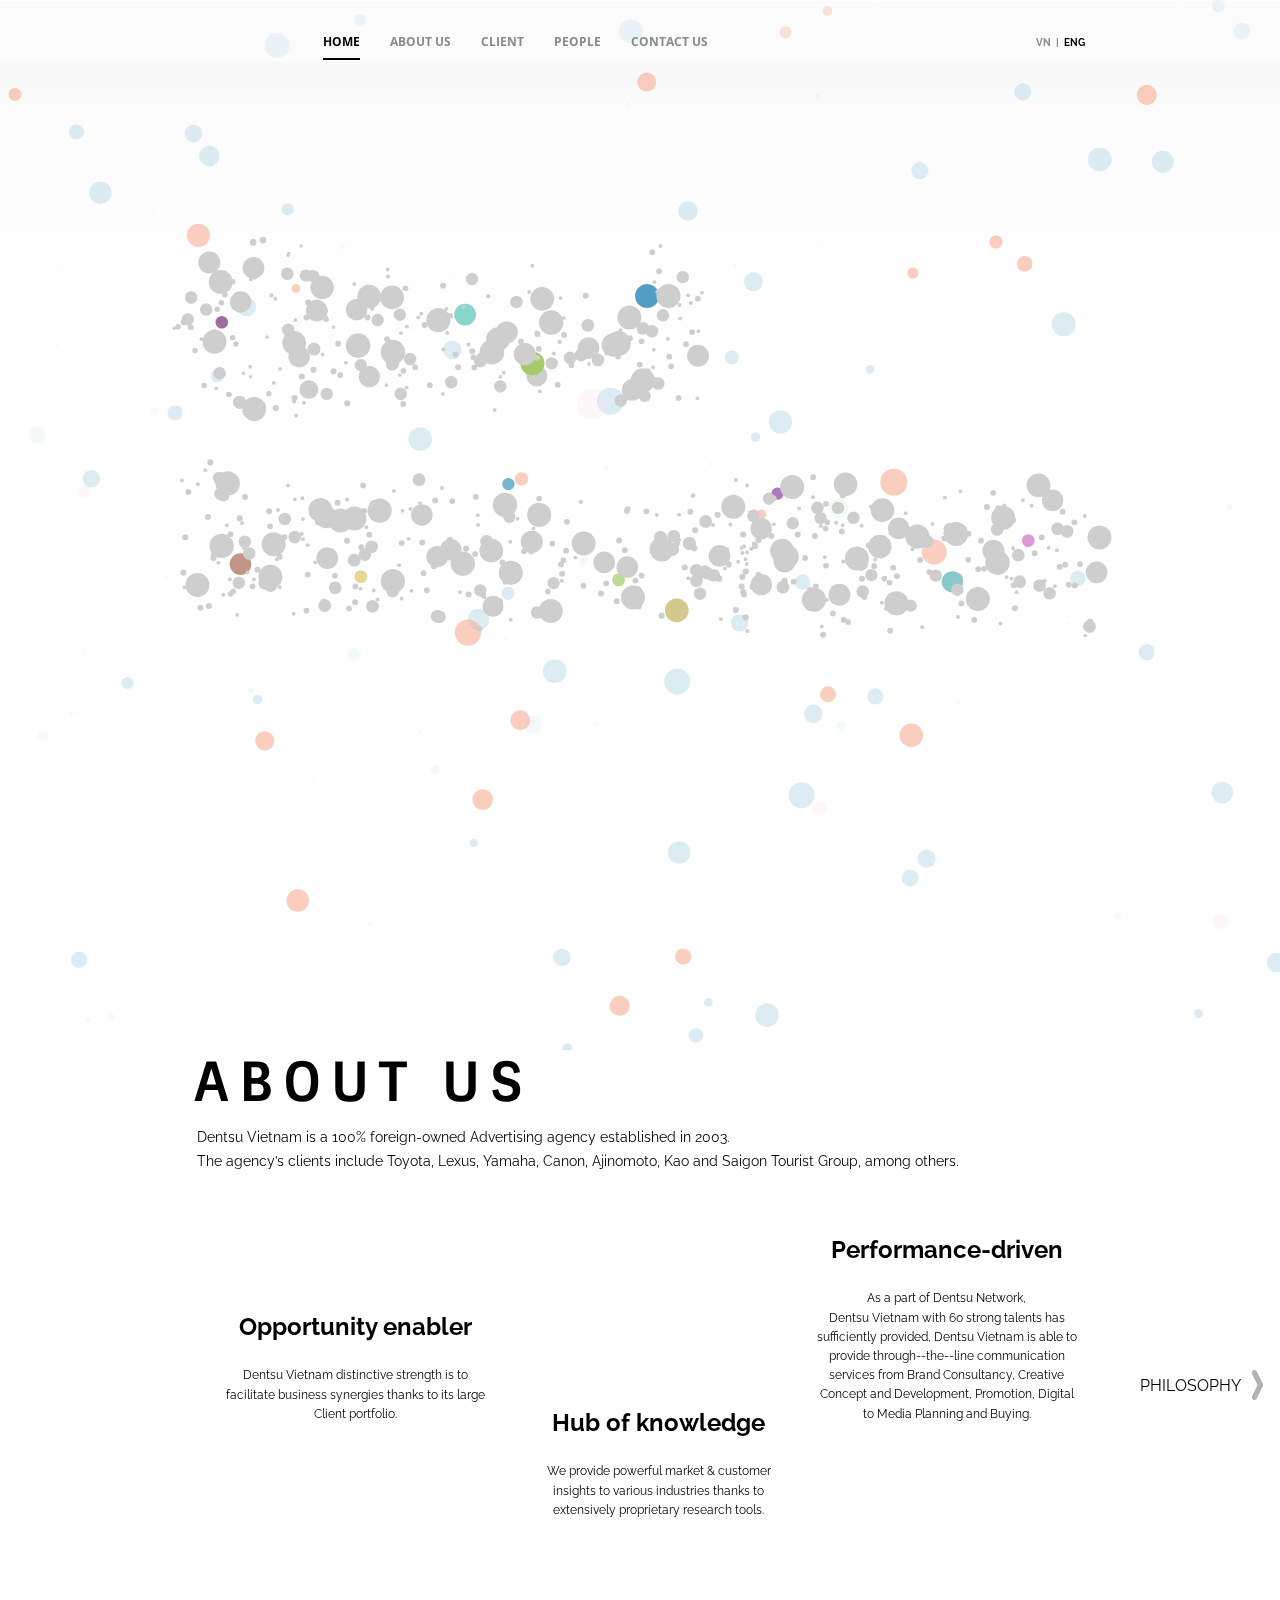
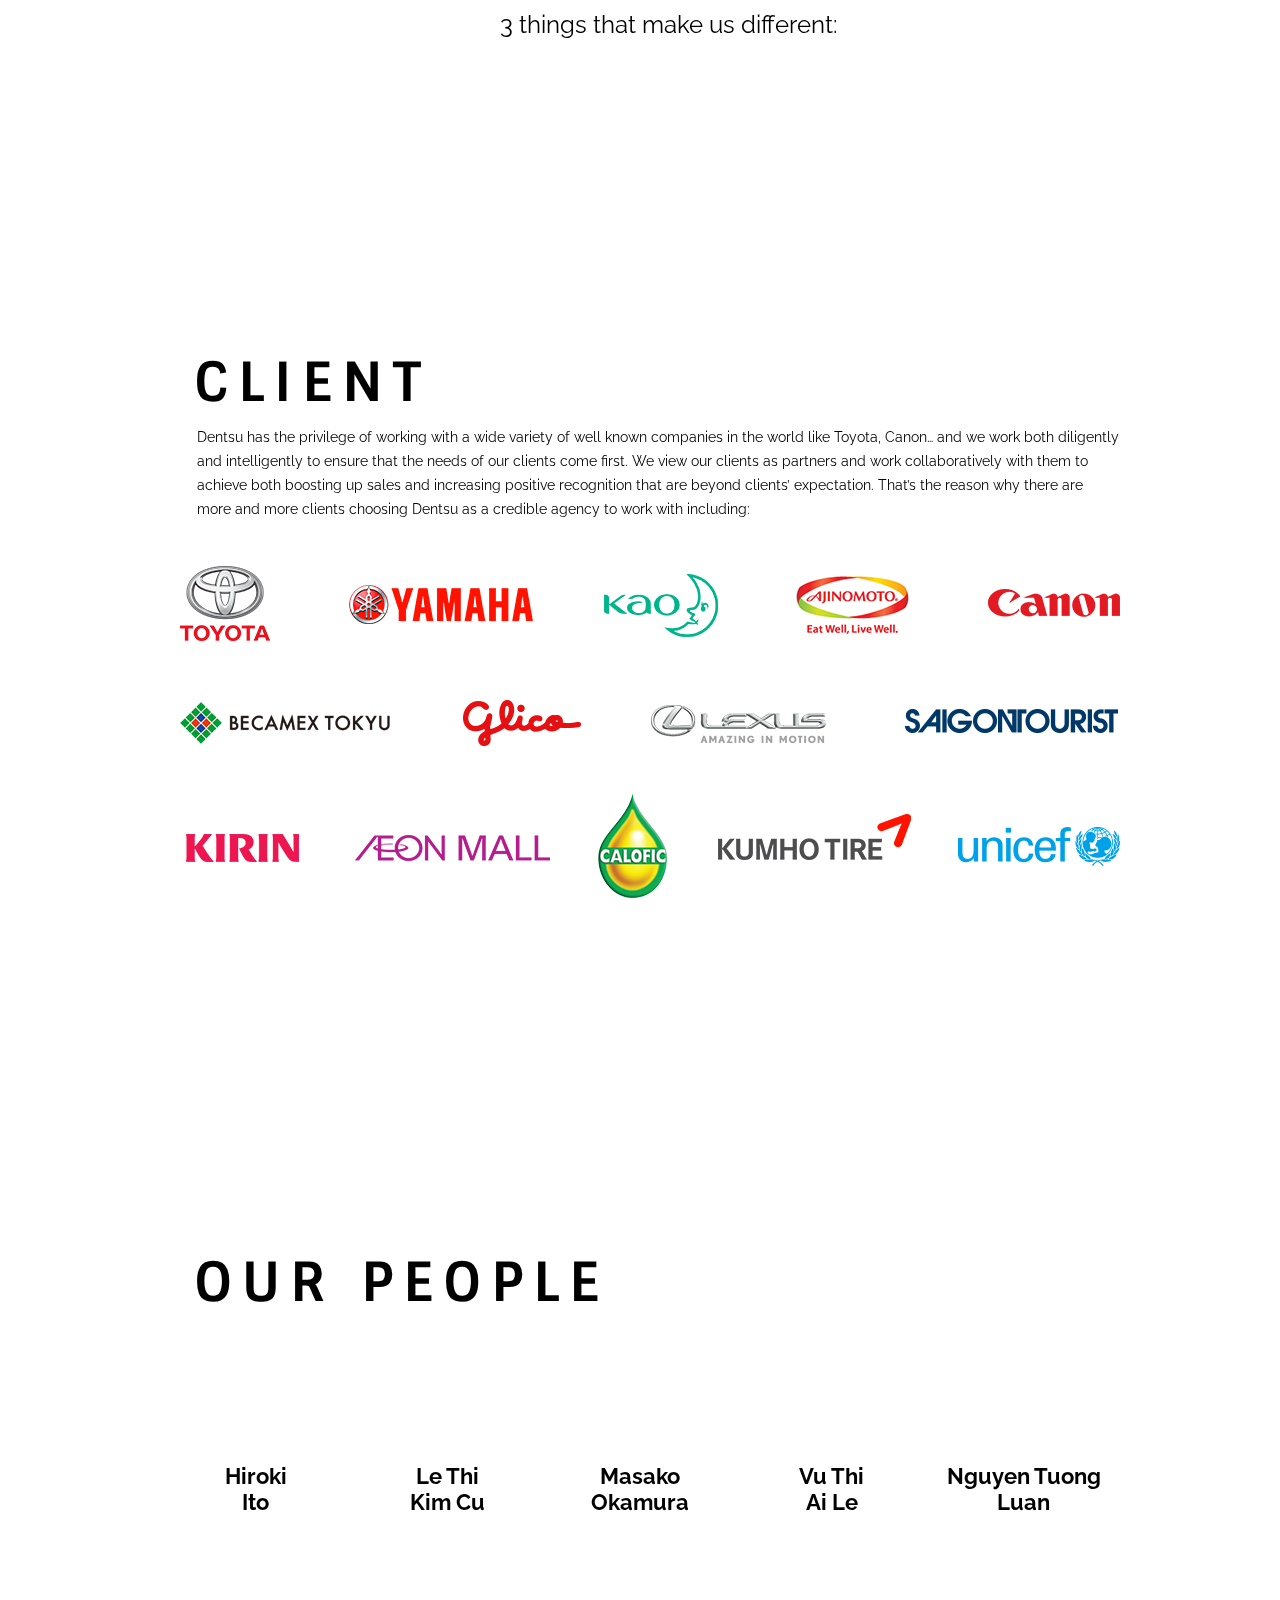
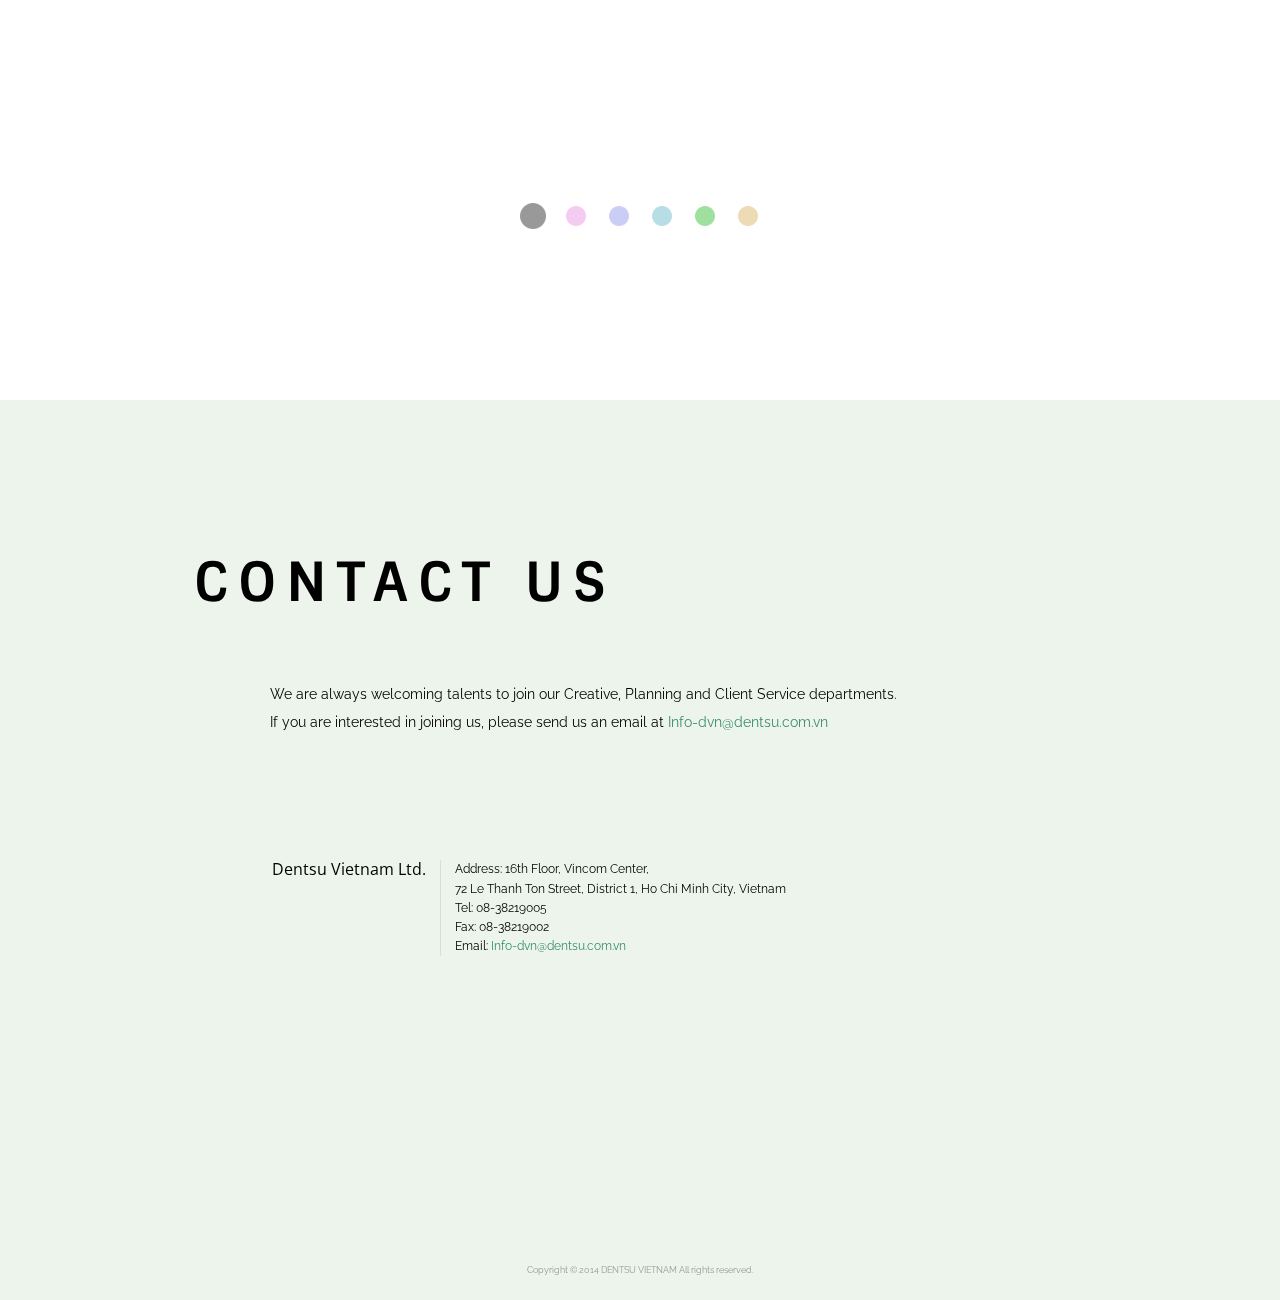
==== index.html @ d42a4391 "initial commit" ====
<!DOCTYPE html>
<html lang="en">
<head><meta http-equiv="Content-Type" content="text/html; charset=utf-8">
	<title>Dentsu Vietnam</title>
	<link href="http://fonts.googleapis.com/css?family=Open+Sans:400,700&amp;subset=latin,vietnamese" rel="stylesheet" type="text/css" />
	<link href="http://fonts.googleapis.com/css?family=Sintony:700" rel="stylesheet" type="text/css" />
	<link href="http://fonts.googleapis.com/css?family=Raleway" rel="stylesheet" type="text/css" />
	<link href="assets/img/favicon.ico" rel="icon" type="image/x-icon" />
	<link href="assets/css/base.css" media="all" rel="stylesheet" />
	<link href="assets/css/index.css" media="all" rel="stylesheet" />
<script src="assets/js/jquery.js"></script>
<script src="assets/js/plugin.js"></script>
<script src="assets/js/ob.js"></script>
<script src="assets/js/index.js"></script>
</head>
<body>
<div class="fixed" id="header">
<div class="inner">
<h1></h1>

<ul>
	<li><a href="#top">HOME</a></li>
	<li><a href="#aboutus">ABOUT US</a></li>
	<li><a href="#work">CLIENT</a></li>
	<li><a href="#people">PEOPLE</a></li>
	<li><a href="#contact">CONTACT US</a></li>
</ul>

<div class="lang"><a href="./vn/">VN</a>|<a class="active" href="">ENG</a></div>
</div>
</div>

<div class="section" id="top">
<div class="inner"><noscript>
				<h2><img src="assets/img/graphics/img_main.png" height="360" width="910" alt="Good Innovation" /></h2>
			</noscript></div>
</div>

<div class="section" id="aboutus">
<div class="inner slide01">
<div class="title">
<h2>ABOUT US</h2>

<div>Dentsu Vietnam is a 100% foreign-owned Advertising agency established in 2003.<br />
The agency&rsquo;s clients include Toyota, Lexus, Yamaha, Canon, Ajinomoto, Kao and Saigon Tourist Group, among others.</div>
</div>

<div class="list-phi">
<div class="circle icircle-01"><noscript>
						<span class="circle-bg"><img src="assets/img/graphics/philosophy_bg_dummy1.png" alt="philosophy_bg_dummy1" width="302" height="302"></span>
					</noscript>
<div class="circle-text"><b>Opportunity enabler</b><br />
Dentsu Vietnam distinctive strength is to facilitate business synergies thanks to its large Client portfolio.</div>
</div>

<div class="circle icircle-02"><noscript>
						<span class="circle-bg"><img src="assets/img/graphics/philosophy_bg_dummy2.png" alt="philosophy_bg_dummy2" width="302" height="302"></span>
					</noscript>
<div class="circle-text"><b>Hub of knowledge</b><br />
We provide powerful market &amp; customer insights to various industries thanks to extensively proprietary research tools.</div>
</div>

<div class="circle icircle-03"><noscript>
						<span class="circle-bg"><img src="assets/img/graphics/philosophy_bg_dummy3.png" alt="philosophy_bg_dummy3" width="302" height="302"></span>
					</noscript>
<div class="circle-text"><b>Performance-driven</b><br />
As a part of Dentsu Network,<br />
Dentsu Vietnam with 60 strong talents has sufficiently provided, Dentsu Vietnam is able to provide through-&shy;‐the-&shy;‐line communication services from Brand Consultancy, Creative Concept and Development, Promotion, Digital to Media Planning and Buying.</div>
</div>

<div class="caption">3 things that make us different:</div>
</div>
<a class="next" href="#">PHILOSOPHY</a></div>

<div class="inner slide02" id="philosophy">
<div class="title">
<h2>PHILOSOPHY</h2>

<div><span class="stitle">&ldquo;Good Innovation&rdquo;</span><br />
By &ldquo;innovation&rdquo; we are not just talking about just technological innovation.<br />
We mean reforming our organization and business model to create new, significantly social value,<br />
and drawing on new ideas that give form to our vision of being a business group that can help create a brighter, happier future for society.</div>
</div>

<div class="list-phi">
<div class="circle icircle-01"><noscript>
						<span class="circle-bg"><img src="assets/img/graphics/philosophy01.png" alt="philosophy01" width="237" height="236"></span>
					</noscript>
<div class="circle-text"><b>Ideas</b></div>
</div>

<div class="circle icircle-02"><noscript>
						<span class="circle-bg"><img src="assets/img/graphics/philosophy02.png" alt="philosophy02" width="237" height="236"></span>
					</noscript>
<div class="circle-text"><b>Entrepreneurship</b></div>
</div>

<div class="circle icircle-03"><noscript>
						<span class="circle-bg"><img src="assets/img/graphics/philosophy03.png" alt="philosophy03" width="237" height="236"></span>
					</noscript>
<div class="circle-text"><b>Technology</b></div>
</div>

<div class="caption"><b>The 3 Elements of innovation</b></div>
</div>
<a class="prev" href="#">ABOUT US</a></div>
</div>

<div class="section" id="work">
<div class="inner">
<div class="title">
<h2>CLIENT</h2>

<div>Dentsu has the privilege of working with a wide variety of well known companies in the world like Toyota, Canon&hellip; and we work both diligently and intelligently to ensure that the needs of our clients come first. We view our clients as partners and work collaboratively with them to achieve both boosting up sales and increasing positive recognition that are beyond clients&rsquo; expectation. That&rsquo;s the reason why there are more and more clients choosing Dentsu as a credible agency to work with including:</div>
</div>

<div class="list-work"></div>
</div>
</div>

<div class="section" id="people">
<div class="inner">
<div class="title">
<h2>OUR PEOPLE</h2>
</div>

<div class="slide" id="list-people">
<ul>
	<li><a href="#"><noscript><img src="assets/img/graphics/ourpeople01.png" alt="ourpeople01" width="152" height="152"></noscript> <span class="name"><b>Hiroki<br />
	Ito</b></span> </a></li>
	<li><a href="#"><noscript><img src="assets/img/graphics/ourpeople02.png" alt="ourpeople02" width="152" height="152"></noscript> <span class="name"><b>Le Thi<br />
	Kim Cu</b></span> </a></li>
	<li><a href="#"><noscript><img src="assets/img/graphics/ourpeople03.png" alt="ourpeople03" width="152" height="152"></noscript> <span class="name"><b>Masako<br />
	Okamura</b></span> </a></li>
	<li><a href="#"><noscript><img src="assets/img/graphics/ourpeople04.png" alt="ourpeople04" width="152" height="152"></noscript> <span class="name"><b>Vu Thi<br />
	Ai Le</b></span> </a></li>
	<li><a href="#"><noscript><img src="assets/img/graphics/ourpeople05.png" alt="ourpeople05" width="152" height="152"></noscript> <span class="name"><b>Nguyen Tuong<br />
	Luan</b></span> </a></li>
</ul>
</div>

<div class="slide">
<p class="img"><img alt="Hiroki Ito" data-src="assets/img/people/our-people_ito.png" height="284" src="assets/img/sp.gif" width="284" /></p>

<p class="sname"><b>Hiroki Ito</b></p>

<p class="position">Chief Executive Officer</p>

<p class="text">Mr. Ito has more than 14 years of management role at Dentsu Group, with the experience in<br />
Communication and Client Service Department.<br />
<br />
Before Dentsu Vietnam, he used to work at Dentsu Singapore and Dentsu Bangalore, India as a professional and ethical manager.</p>
</div>

<div class="slide">
<p class="img"><img alt="Le Thi Kim Cu" data-src="assets/img/people/our-people_kim_cu.png" height="284" src="assets/img/sp.gif" width="284" /></p>

<p class="sname"><b>Le Thi Kim Cu</b></p>

<p class="position">Chief Operating Officer</p>

<p class="text">With&nbsp;more&nbsp;than&nbsp;11&nbsp;years&nbsp;of&nbsp;management&nbsp;role&nbsp;at&nbsp;Dentsu&nbsp;Vietnam,&nbsp;<br />
Cu&nbsp;has&nbsp;established&nbsp;effective and&nbsp;efficient&nbsp;operating processes<br />
both&nbsp;externally&nbsp;and&nbsp;internally&nbsp;thanks&nbsp;to her&nbsp;<br />
extensive&nbsp;managerial&nbsp;knowledge&nbsp;and leadership&nbsp;experience.<br />
<br />
Her ambition is to help and develop local&nbsp;brands&nbsp;with&nbsp;<br />
high&nbsp;potential&nbsp;to&nbsp;access successfully&nbsp;global&nbsp;market.</p>
</div>

<div class="slide">
<p class="img"><img alt="Masako Okamura" data-src="assets/img/people/our-people_masako_okumura.png" height="284" src="assets/img/sp.gif" width="284" /></p>

<p class="sname"><b>Masako Okamura</b></p>

<p class="position">Executive Creative Director</p>

<p class="text">A&nbsp;veteran&nbsp;creative&nbsp;director&nbsp;from&nbsp;Dentsu&nbsp;Tokyo,&nbsp;<br />
and&nbsp;Dentsu&#39;s &nbsp;first female Creative Director.<br />
<br />
Masako&nbsp;has&nbsp;several&nbsp;accolades&nbsp;under&nbsp;her&nbsp;belt,&nbsp;<br />
with&nbsp;work&nbsp;for&nbsp;clients&nbsp;such&nbsp;as&nbsp;Toyota,&nbsp;Suntory,&nbsp;Shiseido&nbsp;and&nbsp;Shizuoka&nbsp; Broadcasting,&nbsp;<br />
having&nbsp;won&nbsp;awards&nbsp;at&nbsp;several&nbsp;international&nbsp;advertising&nbsp;shows.<br />
Masako has&nbsp;been also&nbsp;a&nbsp;part&nbsp;of&nbsp;the juries for Clio, YoungGuns&nbsp;International<br />
Advertising&nbsp;Awards, AdFest,&nbsp;Cannes,&nbsp;Spikes&nbsp;Asia,&nbsp;One&nbsp;Show,&nbsp;and&nbsp;Art Directors&nbsp;Club.</p>
</div>

<div class="slide">
<p class="img"><img alt="Ai Le" data-src="assets/img/people/our-people_le.png" height="284" src="assets/img/sp.gif" width="284" /></p>

<p class="sname"><b>Vu Thi Ai Le</b></p>

<p class="position">Group Account Director</p>

<p class="text">Le got over 22 years of experience in Customer Services that includes 11 years expertly in Advertising and Communication. She has led account teams to handle global and local clients in various industries such as F&B, pharmaceuticals, banking, FMCG, airline, beauty care,<br/> among others.
<br /><br />
She has bold experience in global agencies handling both domestic and  international brands: Roche Pharma, Novartis, JTI, BAT, Nestle Vietnam, Orion, ANZ, VISA, Cathay Pacific, Acecook Vietnam, Dam Phu My (DPM), Vinamit, Xmen, Viettel, Thep Viet, Hoa Phat Group, Traphaco,<br /> etc.

<br /><br />
Le holds a Master degree of PR and Advertising from Australia and has been a member of the Assessment Board of the Major of Corporate Communication at Lotus University.
</p>
</div>

<div class="slide">
<p class="img"><img alt="Luan" data-src="assets/img/people/our-people_luan.png" height="284" src="assets/img/sp.gif" width="284" /></p>

<p class="sname"><b>Nguyen Tuong Luan</b></p>

<p class="position">INTEGRATED PLANNING DIRECTOR <br />Member of DBA APAC Digital Council </p>

<p class="text">
<br />
With over 10 years of experience in Marketing and  Communication from both sides of Client and  Agency, Luan leads a team of 10 strategic consultants with business-solution expertise in <br />FMCG, Pharmaceuticals, F&B, Real estates, Industrials, B2B, Entertainment, Shopper <br />Marketing, Retail, LGBT,  Games, Digital and Content Marketing.

<br />
<br />
He has consulted a comprehensive client base such as Hoa Phat Group, Ajinomoto, Acecook, 333,  Abbott, Diane 35,  Sensodyne, Aquafresh, Panadol, Mega-life Sciences,  Samurai, <br />Petrolimex, Roche, P&G, Bắc Á Bank, Bắc Á  Education, Bao Viet, JTI, Nutifood, Phu Long Real Estates,  Gmobile, CGV, LandMark 81, Fortis Hoàn Mỹ, Tiger Beer,  Larue Beer,  etc.
</p>
</div>

<div class="pager">
<ul>
	<li><a href="#"><img alt="ourpeople_loc00" height="20" src="assets/img/graphics/ourpeople_loc00.png" width="20" /></a></li>
	<!--
				-->
	<li><a href="#"><img alt="ourpeople_loc01" height="20" src="assets/img/graphics/ourpeople_loc01.png" width="20" /></a></li>
	<!--
				-->
	<li><a href="#"><img alt="ourpeople_loc02" height="20" src="assets/img/graphics/ourpeople_loc02.png" width="20" /></a></li>
	<!--
				-->
	<li><a href="#"><img alt="ourpeople_loc03" height="20" src="assets/img/graphics/ourpeople_loc03.png" width="20" /></a></li>
	<!--
				-->
	<li><a href="#"><img alt="ourpeople_loc04" height="20" src="assets/img/graphics/ourpeople_loc04.png" width="20" /></a></li>
	<!--
			-->
	<li><a href="#"><img alt="ourpeople_loc04" height="20" src="assets/img/graphics/ourpeople_loc05.png" width="20" /></a></li>
</ul>
</div>
</div>
</div>

<div class="section" id="contact">
<div class="inner">
<div class="title">
<h2>CONTACT US</h2>

<div>We are always welcoming talents to join our Creative, Planning and Client Service departments.<br />
If you are interested in joining us, please send us an email at <a href="mailto:Info-dvn@dentsu.com.vn">Info-dvn@dentsu.com.vn</a></div>
</div>

<div class="inner-con">
<p>Dentsu Vietnam Ltd.</p>

<div>Address: 16th Floor, Vincom Center,<br />
72 Le Thanh Ton Street, District 1, Ho Chi Minh City, Vietnam<br />
Tel: 08-38219005<br />
Fax: 08-38219002<br />
Email: <a href="mailto:Info-dvn@dentsu.com.vn">Info-dvn@dentsu.com.vn</a></div>
</div>
</div>

<div class="footer">
<div class="social"></div>
Copyright &copy; 2014 DENTSU VIETNAM All rights reserved.</div>
</div>

<div class="fixed" id="background"></div>
<meta content="IE=edge" http-equiv="X-UA-Compatible" /><meta content="dentsu,vietnam" lang="en" name="keywords" /><meta content="Official website of Dentsu Vietnam" lang="en" name="description" property="og:description" /><meta content="Official website of Dentsu Vietnam" /><meta content="Dentsu Vietnam" property="og:title" /><meta content="website" property="og:type" /><meta content="http://www.dentsu.com.vn/" property="og:url" /><meta content="http://www.dentsu.com.vn/share.png" property="og:image" /><meta content="en_US" property="og:locale" /><meta content="width=980, user-scalable=yes" name="viewport" />
---- assets/css/base.css ----
@charset "UTF-8";

/* --------------------------------------------------
	SiteName : 
	FileName : base.css
	Description : base style
	
	== TOC =========================================
	1 : initialize
	2 : clearfix
	3 : typo
	
-------------------------------------------------- */


/* 1 : initialize
================================================== */

html, body, div, span, applet, object, iframe,
h1, h2, h3, h4, h5, h6, p, blockquote, pre,
a, abbr, acronym, address, big, cite, code,
del, dfn, em, font, img, ins, kbd, q, s, samp,
small, strike, strong, sub, sup, tt, var,
b, u, i, center,
dl, dt, dd, ol, ul, li,
fieldset, form, label, legend,
table, caption, tbody, tfoot, thead, tr, th, td, canvas {
	margin: 0;
	padding: 0;
	border: 0;
	outline: 0;
	font-size: 100%;
	vertical-align: baseline;
	background: transparent;
}
body {
	line-height: 1;
}
ol, ul {
	list-style: none;
}
blockquote, q {
	quotes: none;
}

/* remember to define focus styles! */
:focus {
	outline: 0;
}
a { text-decoration: none; }
/* remember to highlight inserts somehow! */
ins {
	text-decoration: none;
}
del {
	text-decoration: line-through;
}

/* tables still need 'cellspacing="0"' in the markup */
table {
	border-collapse: collapse;
	border-spacing: 0;
}

p,li,dt,dd,th,td,pre{ -ms-line-break: strict; line-break: strict; -ms-word-break: break-strict; word-break: break-all; }


/* 2 : clearfix
================================================== */

.clearfix { zoom:1; }
.clearfix:after {
	content: ""; 
	display: block; 
	clear: both;
}



/* 2 : typo
================================================== */

/*
YUI 3.6.0 (build 5521)
Copyright 2012 Yahoo! Inc. All rights reserved.
Licensed under the BSD License.
http://yuilibrary.com/license/
*/
/**
 * Percents could work for IE, but for backCompat purposes, we are using keywords.
 * x-small is for IE6/7 quirks mode.
 */
body {
	font:13px/1.231 arial,helvetica,clean,sans-serif;
	*font-size:small; /* for IE */
	*font:x-small; /* for IE in quirks mode */
}

/**
 * Nudge down to get to 13px equivalent for these form elements
 */ 
select,
input,
button,
textarea {
	font:99% arial,helvetica,clean,sans-serif;
}

/**
 * To help tables remember to inherit
 */
table {
	font-size:inherit;
	font:100%;
}

/**
 * Bump up IE to get to 13px equivalent for these fixed-width elements
 */
pre,
code,
kbd,
samp,
tt {
	font-family:monospace;
	*font-size:108%;
	line-height:100%;
}
/* YUI CSS Detection Stamp */
#yui3-css-stamp.cssfonts { display: none; }

h1, h2, h3, h4, h5, h6 {
	font-size: 100%;
}

.fItalic { font-style:italic; }
.fBold { font-weight:bold; }
.fSerif {
	font-family:'ヒラギノ明朝 Pro W3','Hiragino Mincho Pro','ＭＳ Ｐ明朝','MS PMincho',serif;
}
.f09 { font-size:65%; }
.f10 { font-size:77%; }
.f11 { font-size:85%; }
.f12 { font-size:93%; }
.f13 { font-size:100%; }
.f14 { font-size:108%; }
.f15 { font-size:116%; }
.f16 { font-size:123.1%; }
.f17 { font-size:131%; }
.f18 { font-size:138.5%; }
.f19 { font-size:146.5%; }
.f20 { font-size:153.9%; }
.f21 { font-size:161.6%; }
.f22 { font-size:167%; }
.f23 { font-size:174%; }
.f24 { font-size:182%; }
.f25 { font-size:189%; }
.f26 { font-size:197%; }
---- assets/css/index.css ----
@charset "UTF-8";

html,
body {
	width: 100%;
	height:100%;
}

body {
	color: #000;
	font-family: 'Raleway', 'Open Sans', sans-serif, arial;
	font-weight: normal;
	font-style: normal;
	font-size: 12px;
	background: #fff url('../../assets/img/graphics/bg-top.png') repeat-x left top;
}

.touch body {
	/*overflow: hidden;
	height: 100%;*/
}
.touch #scroller {
	position: absolute;
	top: 0;
	left: 0;
	width: 100%;
	height: 100%;
}
/*
.touch #header {
	transform: translate3d(0, 0, 2px);
	-webkit-transform: translate3d(0, 0, 2px);
}
.touch .section {
	transform: translate3d(0, 0, 1px);
	-webkit-transform: translate3d(0, 0, 1px);
}
.touch .section * {
	transform: translate3d(0, 0, 2px);
	-webkit-transform: translate3d(0, 0, 2px);
}
.touch #nextpage {
	transform: translate3d(0, 0, 2px);
	-webkit-transform: translate3d(0, 0, 2px);
}
.touch #background {
	transform: translate3d(0, 0, -100px);
	-webkit-transform: translate3d(0, 0, -100px);
}
*/

.none {
	display: none;
}

#background {
	position: fixed;
	top: 0;
	left: 0;
	width: 100%;
	height: 100%;
	min-width: 960px;
	min-height: 700px;
}


#background div,
#background svg,
#background canvas {
	position: absolute;
	top: 50%;
	left: 50%;
	margin-left: -800px;
	margin-top: -600px;
}

#background img {
	position: absolute;
	top: 50%;
	left: 50%;
	margin-left: -600px;
	margin-top: -350px;
}

#nextpage {
	position: fixed;
	bottom: 30px;
	left: 50%;
	margin-left: -17px;
	z-index: 10000;
	background: url(../../assets/img/splite.png) no-repeat;
}

/* header
================================================== */

#header {
	position: fixed;
	top: 0;
	left: 0;
	width: 100%;
	min-width: 960px;
	text-align: center;
	z-index: 3000;
/* 	background: url('../assets/img/graphics/linehe.png') repeat-x left bottom; */
	background-color: rgba(255,255,255,0.4);
	border-bottom:1px solid rgba(255,255,255,0.5);
}
#header .inner {
	width: 960px;
	margin: 17px auto 0;
	font-weight: bold;
}
#header h1 {
	margin: 11px 0 0 30px;
	float: left;
}
#header h1 a {
	background: url('../../assets/img/splite.png') no-repeat;
	display: inline-block;
}
#header ul {
	margin: 18px 0 0 133px;
	float: left;
	font-family: 'Open Sans', sans-serif, arial;
}
#header ul li {
	float: left;
	margin-right: 30px;
}
#header ul li a {
	color: #888b8b;
	text-transform: uppercase;
	display: inline-block;
	height: 23px;
	text-decoration: none;

	transition: color 300ms ease-in-out;
	-webkit-transition: color 300ms ease-in-out;
}
#header ul li a:hover {
	color: #000;
}
#header ul li.current a {
	border-bottom: 2px solid #000;
	color: #000;
}
#header .lang {
	float: right;
	margin: 20px 30px 0 0px;
	font-family: 'Raleway', 'Open Sans', sans-serif, arial;
	color: #888b8b;
	font-size: 10px;
	font-weight: bold;
}
#header .lang a {
	color: #888b8b;
	display: inline-block;
	margin: 0 5px;
	transition: color 300ms ease-in-out;
	-webkit-transition: color 300ms ease-in-out;
}
#header .lang .active,
#header .lang a:hover  {
	color: #000;
}


/* section
================================================== */

.section {
	position: relative;
	width: 100%;
	height: 100%;
	min-height: 700px;
	min-width: 960px;
	zoom: 1;
	overflow: hidden;
}
.section .inner {
	position: absolute;
	top: 50%;
	left: 50%;
	width: 960px;
	height: 640px;
	margin-top: -300px;
	margin-left: -480px;
	z-index: 1;
}
.section .title {
/* 	overflow: hidden; */
	margin-left: 37px;
}

.section .title h2 {
	font-family: 'Sintony', 'Open Sans', sans-serif, arial;
	font-size: 54px;
	letter-spacing: 10px;
	padding-bottom:10px;
	margin-left:-3px;
	text-transform: uppercase;
}
.section .title div {
	font-size: 14px;
	line-height: 1.7;
}
.section .title div a {
	color: #3a9069
}


/* content top
================================================== */

#top h2 {
	position: absolute;
	top: 50%;
	left: 50%;
	margin: -200px 0 0 -455px;
	z-index: 100;
}


/* content philosophy
================================================== */

#aboutus {
	background: #fff url('../../assets/img/graphics/bg-net.png') repeat-x left top fixed;
}


#aboutus .list-phi {
	position: absolute;
	width: 960px;
	height: 420px;
	top: 140px;
}

#philosophy .stitle,#aboutus .stitle {
	font-size: 153%;
}
#philosophy .list-phi {
	top: 168px;
}


/* .inner .slide01 #philosophy
------------------------------------------------------------------------------*/

.slide01 .circle {
	overflow: hidden;
	text-align: center;
	padding: 0 20px;
	vertical-align: middle;
	line-height: 1.6;
	position: absolute;
}
.slide01 .circle b {
	font-family: 'Raleway', 'Open Sans', sans-serif, arial;
	font-weight: bold;
	font-size: 24px;
	display: inline-block;
	margin-bottom: 20px;
}

.slide01 .circle .circle-bg {
	position: absolute;
	top:0;
	left:0;
}

.slide01 .circle .circle-text {
	position: relative;
	z-index: 11;
}
.slide01 .icircle-01 {
	width: 265px;
	height: 215px;
	left: 43px;
	top: 118px
}
.slide01 .icircle-02 {
	width: 265px;
	height: 230px;
	left: 346px;
	top: 214px;
}
.slide01 .icircle-03 {
	width: 265px;
	height: 215px;
	left: 634px;
	top: 41px;
}

.slide01 .caption {
	position: absolute;
	top:420px;
	width: 100%;
	text-align: center;
	font-size: 24px!important;
	padding-left: 1.2em;
}

/* .inner .slide02 #philosophy
------------------------------------------------------------------------------*/

.slide02 .circle {
	overflow: hidden;
	text-align: center;
	padding: 0 0;
	vertical-align: middle;
	line-height: 1.6;
	position: absolute;
}
.slide02 .circle b {
	font-family: 'Raleway', 'Open Sans', sans-serif, arial;
	font-weight: bold;
	font-size: 24px;
	display: inline-block;
	margin-bottom: 20px;
}

.slide02 .circle .circle-bg {
	position: absolute;
	top:0;
	left:0;
}

.slide02 .circle .circle-text {
	position: relative;
	z-index: 11;
	padding-top:94px;
}
.slide02 .icircle-01 {
	width: 237px;
	height: 236px;
	left: 227px;
	top: 140px;
}
.slide02 .icircle-02 {
	width: 237px;
	height: 236px;
	left: 389px;
	top: 30px;
}
.slide02 .icircle-03 {
	width: 237px;
	height: 236px;
	left: 567px;
	top: 140px;
}
.slide02 .caption {
	position: absolute;
	bottom:0;
	width: 100%;
	text-align: center;
	font-size: 24px!important;
	padding-left: 1.2em;
}


.map-network {
	text-align: center;
	margin-top: 132px;
}

#aboutus .slide01 {

}
#aboutus .slide02 {
	display: none;
}
#aboutus .slide03 {
	display: none;
}
#aboutus .inner .next,
#aboutus .inner .prev {
	position: absolute;
	top: 50%;
	color: #000;
	height: 24px;
	padding-top: 6px;
	font-family: 'Raleway', 'Open Sans', sans-serif, arial;
	font-size: 16px;
	z-index: 100;
	transition: color 200ms ease-out;
	-webkit-transition: color 200ms ease-out;
}
#aboutus .inner .next:hover,
#aboutus .inner .prev:hover {
	color: #888b8b;
}
#aboutus .inner .next {
	background: url('../../assets/img/graphics/next.png') no-repeat right top;
	right: -145px;
	padding-right: 24px;
}
#aboutus .inner .prev {
	background: url('../../assets/img/graphics/prev.png') no-repeat left top;
	/*left: 50px;*/
	left: -100px;
	padding-left: 24px;
}
.no-js #aboutus .inner .next,
.no-js #aboutus .inner .prev {
	display: none;
}

@media only screen and (max-width:1260px){
	#aboutus .inner .next {
		top: 80%;
		right: 20px;
	}
	#aboutus .inner .prev {
		top: 80%;
		left: 20px;
	}
}


/* content work
================================================== */

#work {
	background: #fff url('../../assets/img/graphics/bg-work.png') repeat-x left top fixed;
}

.list-work {
	margin: 37px 0 0 20px;
	width: 940px;
	height: 340px;
	background: url(../../assets/img/works/client.png)	0 0 no-repeat;
}
.list-work ul {

}
.list-work li {
	width: 150px;
	height: auto;
	float: left;
	margin: 0px 15px 25px;
	text-align: center;
	position: relative;
}
.works-bg {
	position: absolute;
	top:-18px;
	left:0;
	z-index:10;
}

.list-work li a img {
	margin-bottom: 20px;
/*
	-webkit-transition-duration: 0.3s;
	transition-duration: 0.3s;
	-webkit-transition-property: -webkit-transform;
	transition-property: transform;
	-webkit-transform: translateZ(0);
	-ms-transform: translateZ(0);
	transform: translateZ(0);
*/
}

.list-work li a:hover img {
/*
  -webkit-transform: scale(0.95);
  -ms-transform: scale(0.95);
  transform: scale(0.95);
*/
}
/*.list-work li img {
    display: block;
    position: relative
}
.list-work li img {
	-webkit-transition: all 0.2s linear;
	-moz-transition: all 0.2s linear;
	-o-transition: all 0.2s linear;
	-ms-transition: all 0.2s linear;
	transition: all 0.2s linear;
}
.list-work li:hover img {
  -webkit-transform: scale(1.1,1.1);
   -moz-transform: scale(1.1,1.1);
   -o-transform: scale(1.1,1.1);
   -ms-transform: scale(1.1,1.1);
   transform: scale(1.1,1.1);
} */

.list-work a {
	font-size: 14px;
	color: #000;
	display: block;
	position: relative;
	z-index:11;
}
.list-work a:hover {
	filter: alpha(opacity=70);
	-moz-opacity:0.7;
	-khtml-opacity: 0.7;
	opacity: 0.7;
}
.list-work a span {
	display: inline-block; *display: inline; *zoom:1;

}

/* Add items 140313 */




/* content people
================================================== */

#people {
	background:#fff url('../../assets/img/graphics/bg-people.png') repeat-x left top fixed;
}

#people .slide {
	position: absolute;
	top: 150px;
	left: 0;
	width: 100%;
	display: none;
}
#people .slide#list-people {
	top: 76px;
}
#people #list-people {
	display: block;
}
#people #list-people ul {
	margin: 87px auto 0;
}

#people #list-people li {
	width: 18%;
	margin: 0 1% 0;
	float: left;
}
#people #list-people li a {
	display: block;
	width: 100%;
	height: 155px;
	text-align: center;
	margin-bottom: 20px;
	position: relative;
}
#people #list-people li .name {
	line-height: 1.2;
	font-size: 182%;
	position: absolute;
	top:2.3em;
	left:0;
	text-align: center;
	width: 100%;
	color: #000000;
}
#people .pager {
	position: absolute;
	bottom: 60px;
	left: 0;
	width: 100%;
/* 	visibility: hidden; */
}
#people .pager ul {
	width: 960px;
	margin: 0 auto;
	text-align: center;
}
#people .pager li {
	display: inline-block;* display: inline; *zoom:1;
	margin: 0 10px 0;
	transition: all 200ms;
	-webkit-transition: all 200ms;
}
#people .pager li.cu {
	zoom:1.3;
}
#people .slide .img {
	position: absolute;
	width: 284px;
	height: 284px;
	top:0;
	left:20px;
}
#people .slide .sname {
	position: absolute;
	left:40%;
	top:50px;
	width: 50%;
	font-family: 'Open Sans', sans-serif, arial;
	font-size: 200%;
}
#people .slide .position {
	position: absolute;
	left:40%;
	top:90px;
	width: 50%;
	font-family: 'Open Sans', sans-serif, arial;
	font-size: 140%;
}
#people .slide .text {
	position: absolute;
	left:40%;
	top:130px;
	width: 65%;
	font-size: 120%;
	line-height: 150%;
}
#people .pager li a {
	display: block;
	width: 20px;
	height: 20px;
	border-radius: 10px;
}

#people .pager li a.item00 {
	background-color: #000;
	opacity: 0.5;
}
#people .pager li a.item01 {
	background-color: #eca9e8;
	opacity: 0.6;
}
#people .pager li a.item02 {
	background-color: #a9aeec;
	opacity: 0.6;
}
#people .pager li a.item03 {
	background-color: #87c7d3;
	opacity: 0.6;
}
#people .pager li a.item04 {
	background-color: #60cb5d;
	opacity: 0.6;
}
#people .pager li a.item05 {
	background-color: #e0c384;
	opacity: 0.6;
}

.ie8 #people .pager li a.item00 {
	opacity: 1;
	background: transparent url(../../assets/img/graphics/ourpeople_loc00.png) top left no-repeat;
	background-size: 20px 20px;
}
.ie8 #people .pager li a.item01 {
	opacity: 1;
	background: transparent url(../../assets/img/graphics/ourpeople_loc01.png) top left no-repeat;
	background-size: 20px 20px;
}
.ie8 #people .pager li a.item02 {
	opacity: 1;
	background: transparent url(../../assets/img/graphics/ourpeople_loc02.png) top left no-repeat;
	background-size: 20px 20px;
}
.ie8 #people .pager li a.item03 {
	opacity: 1;
	background: transparent url(../../assets/img/graphics/ourpeople_loc03.png) top left no-repeat;
	background-size: 20px 20px;
}
.ie8 #people .pager li a.item04 {
	opacity: 1;
	background: transparent url(../../assets/img/graphics/ourpeople_loc04.png) top left no-repeat;
	background-size: 20px 20px;
}
.ie8 #people .pager li a.item05 {
	opacity: 1;
	background: transparent url(../../assets/img/graphics/ourpeople_loc05.png) top left no-repeat;
	background-size: 20px 20px;
}

/* content contact
================================================== */

#contact {
	background:#edf4ec url('../../assets/img/graphics/bg-contact.png') repeat-x left top fixed;
}

#contact .inner .title > div {
	padding-left:73px;
	padding-top:54px;
	line-height: 2;
}

#contact .inner-con {
	width: 736px;
	height: auto;
	margin: 124px auto 0;
}
#contact .inner-con p {
	font-family: 'Open Sans', sans-serif, arial;
	font-size: 16px;
	float: left;
	margin-right: 14px;
}
#contact .inner-con div {
	float: left;
	border-left: 1px solid #dadddc;
	padding-left: 14px;
	line-height: 1.6;
}
#contact .inner-con div span {
	display: inline-block;
	width: 50px;
}
#contact .inner-con a{
	color: #3a9069
}
#contact .inner-con a:hover {
	text-decoration: underline;
}

.footer {
	position: absolute;
	bottom: 0;
	width: 100%;
	text-align: center;
	font-size: 9px;
	color: #999;
	padding-bottom: 24px;
	overflow: hidden;
	z-index: 100;
}
.social {
	margin-bottom: 20px;
}

.social a {
	width: 25px;
	height: 25px;
	margin: 0 3px;
	display: inline-block;
	background: url('../../assets/img/splite.png') no-repeat;
}
.social a:hover {
	text-decoration: underline;
	filter: alpha(opacity=50);
	-moz-opacity:0.5;
	-khtml-opacity: 0.5;
	opacity: 0.5;
}


/* splite
================================================== */

#header h1 a {
	width: 89px;
	height: 19px;
	background-position: 0px 0px;
}

.social .facebook {
	background-position: -72px -30px;
}
.social .twitter {
	background-position: -0px -30px;
}
.social .google {
	background-position: -36px -30px;
}

#nextpage {
	width: 34px;
	height: 15px;
	background-position: -0px -66px;
}


/* debug
================================================== */

#debug {
	position: fixed;
	bottom: 0;
	right: 0;
	background: #000;
	color: #fff;
	padding: 5px;
	z-index: 100000;
}

#debug table th,
#debug table td {
	width: 50px;
}

/* VN Ver Font
================================================== */

body:lang(vi-VN) {
	font-family: 'Open Sans', sans-serif, arial;
}
.section .title h2:lang(vi-VN) {
	font-family: 'Open Sans', sans-serif, arial;
}
.slide01 .circle b:lang(vi-VN) {
	font-family: 'Open Sans', sans-serif, arial;
}
.slide02 .circle b:lang(vi-VN) {
	font-family: 'Open Sans', sans-serif, arial;
}
#aboutus .inner .next:lang(vi-VN),
#aboutus .inner .prev:lang(vi-VN) {
	font-family: 'Open Sans', sans-serif, arial;
}
#people #list-people li .position:lang(vi-VN) {
	font-family: 'Open Sans', sans-serif, arial;
}
#people .slide .sname:lang(vi-VN) {
	font-family: 'Open Sans', sans-serif, arial;
}
#people .slide .position:lang(vi-VN) {
	font-family: 'Open Sans', sans-serif, arial;
}
#people .slide .text:lang(vi-VN) {
	font-family: 'Open Sans', sans-serif, arial;
}
#contact .inner-con p:lang(vi-VN) {
	font-family: 'Open Sans', sans-serif, arial;
}

/* VN Ver Layout
 -------------------- */

#aboutus .list-phi:lang(vi-VN) {
top: 125px;
}
#philosophy .list-phi:lang(vi-VN) {
top: 170px;
}
.slide01 .icircle-01:lang(vi-VN) {
top: 141px;
}
.slide01 .caption:lang(vi-VN) {
top: 436px;
}
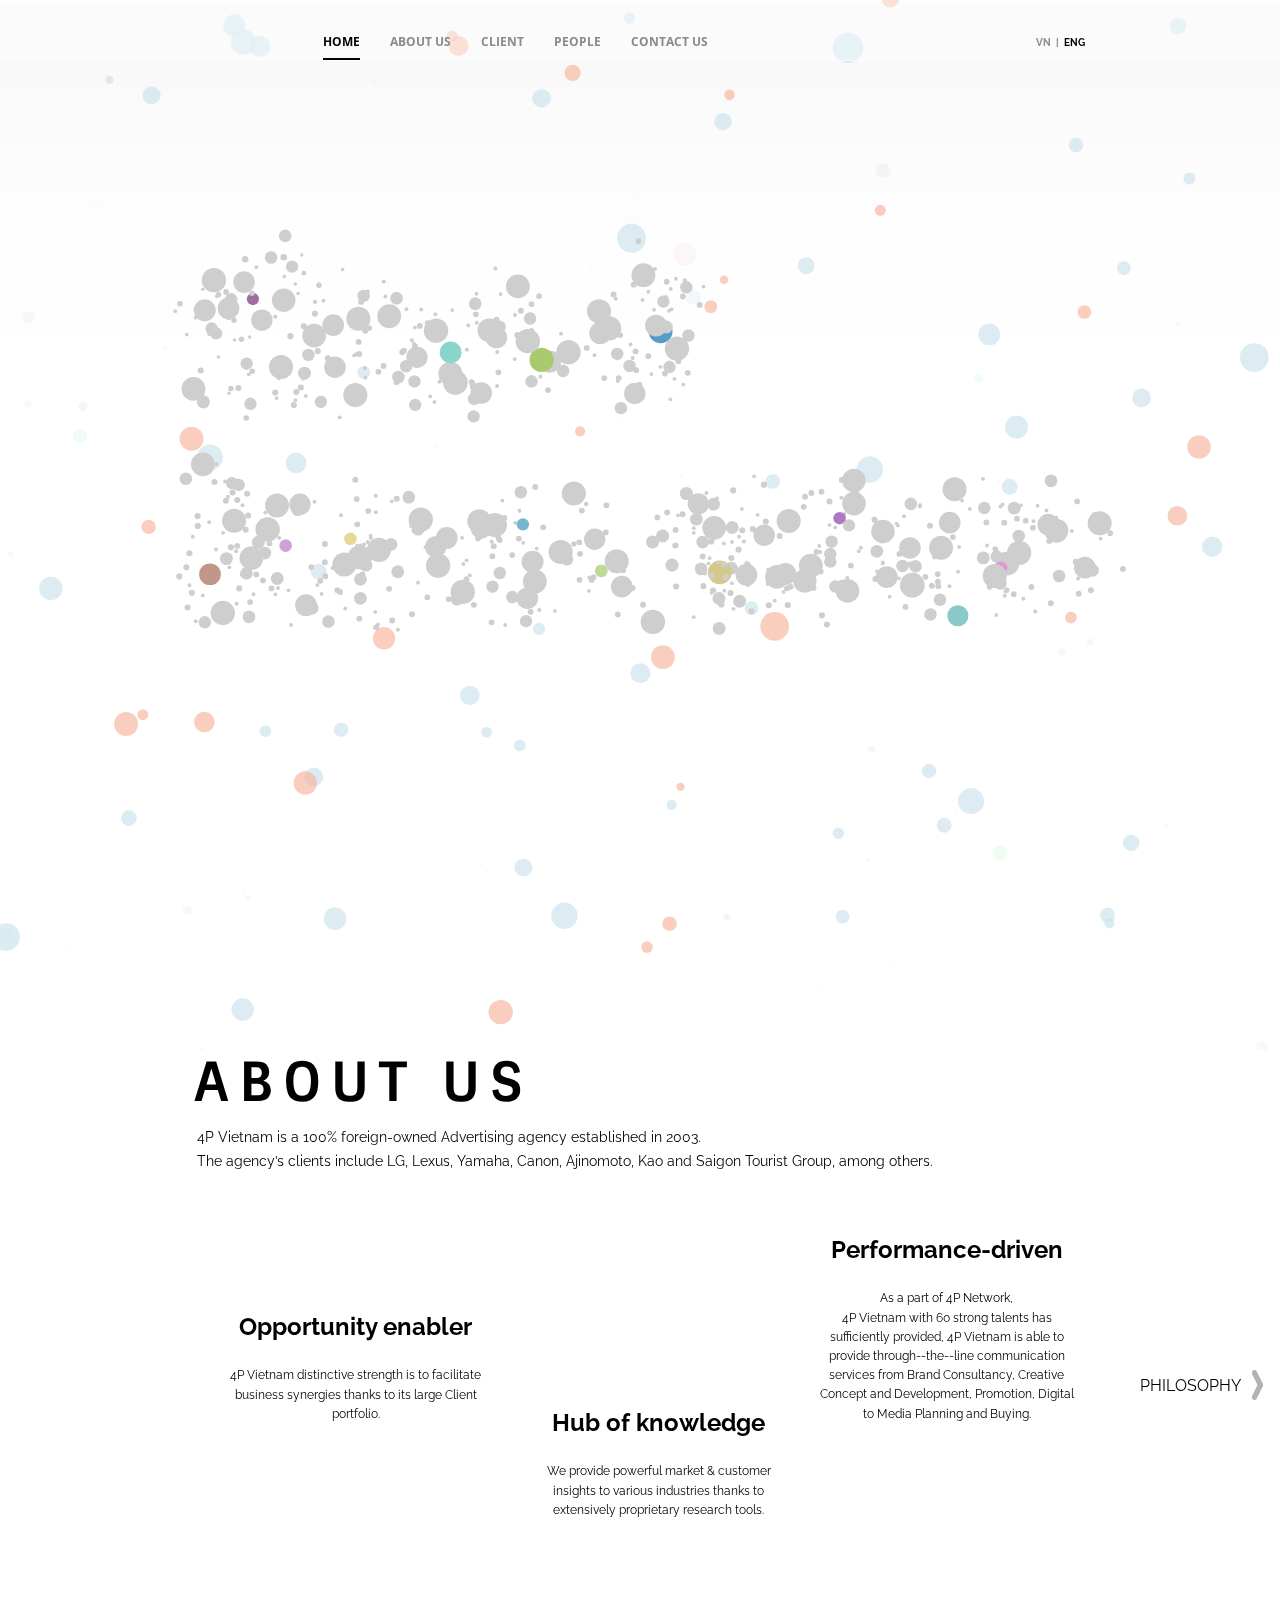
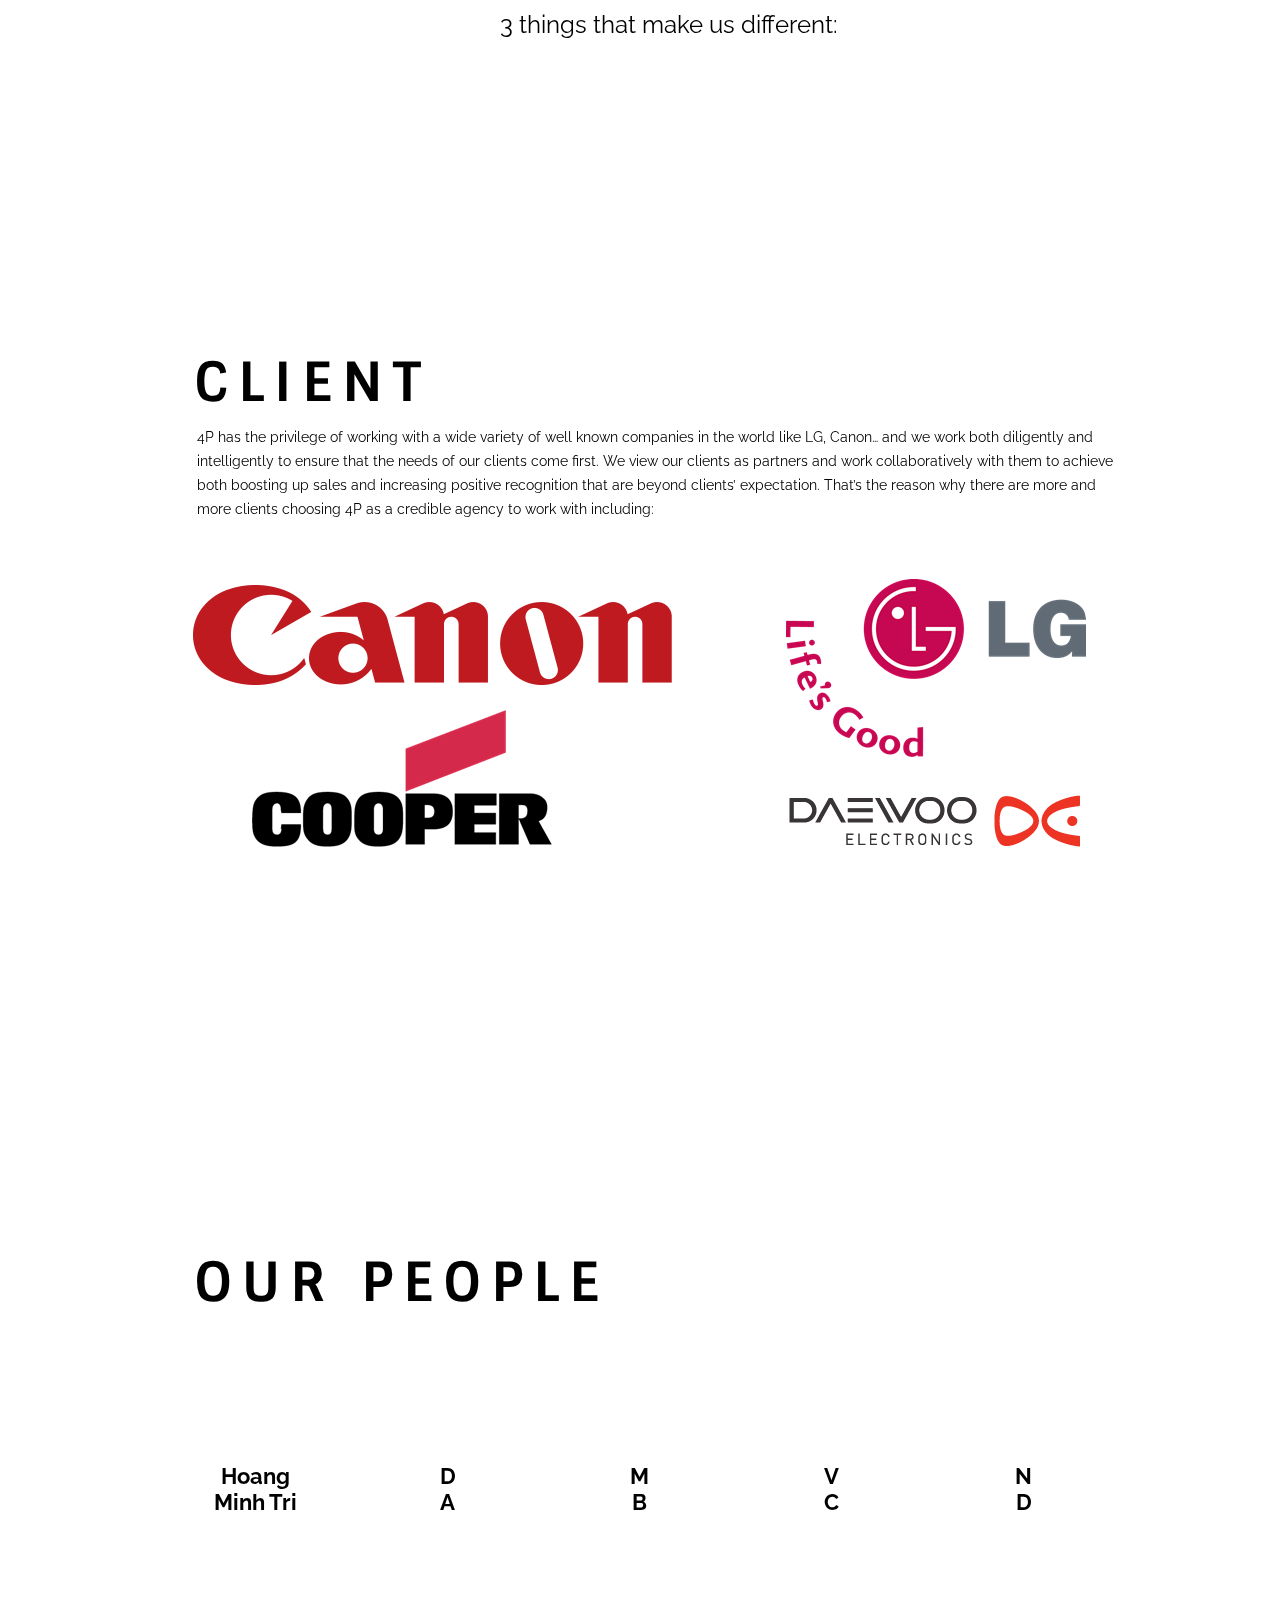
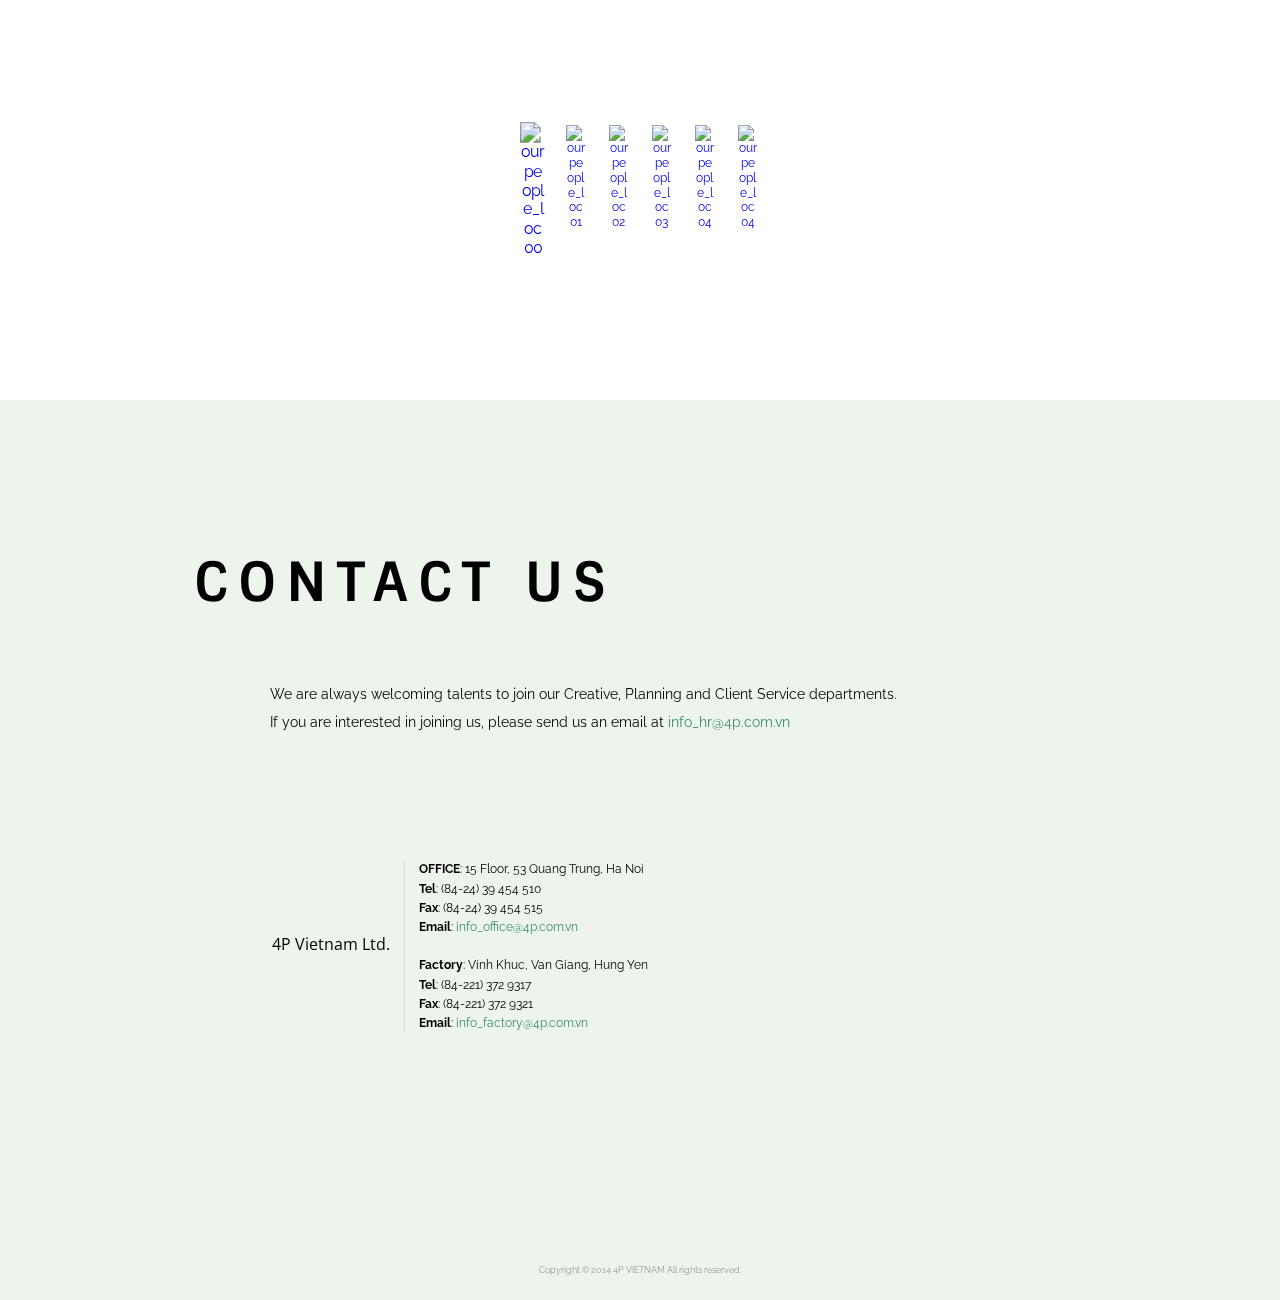
==== commit 197e1158: "replace text data and image for 4P" ====
--- a/index.html
+++ b/index.html
@@ -1,270 +1,303 @@
 <!DOCTYPE html>
 <html lang="en">
-<head><meta http-equiv="Content-Type" content="text/html; charset=utf-8">
-	<title>Dentsu Vietnam</title>
-	<link href="http://fonts.googleapis.com/css?family=Open+Sans:400,700&amp;subset=latin,vietnamese" rel="stylesheet" type="text/css" />
-	<link href="http://fonts.googleapis.com/css?family=Sintony:700" rel="stylesheet" type="text/css" />
-	<link href="http://fonts.googleapis.com/css?family=Raleway" rel="stylesheet" type="text/css" />
-	<link href="assets/img/favicon.ico" rel="icon" type="image/x-icon" />
-	<link href="assets/css/base.css" media="all" rel="stylesheet" />
-	<link href="assets/css/index.css" media="all" rel="stylesheet" />
-<script src="assets/js/jquery.js"></script>
-<script src="assets/js/plugin.js"></script>
-<script src="assets/js/ob.js"></script>
-<script src="assets/js/index.js"></script>
+<head>
+    <meta http-equiv="Content-Type" content="text/html; charset=utf-8">
+    <title>4P Vietnam</title>
+    <link href="http://fonts.googleapis.com/css?family=Open+Sans:400,700&amp;subset=latin,vietnamese" rel="stylesheet"
+          type="text/css"/>
+    <link href="http://fonts.googleapis.com/css?family=Sintony:700" rel="stylesheet" type="text/css"/>
+    <link href="http://fonts.googleapis.com/css?family=Raleway" rel="stylesheet" type="text/css"/>
+    <link href="assets/img/favicon.ico" rel="icon" type="image/x-icon"/>
+    <link href="assets/css/base.css" media="all" rel="stylesheet"/>
+    <link href="assets/css/index.css" media="all" rel="stylesheet"/>
+    <script src="assets/js/jquery.js"></script>
+    <script src="assets/js/plugin.js"></script>
+    <script src="assets/js/ob.js"></script>
+    <script src="assets/js/index.js"></script>
 </head>
 <body>
 <div class="fixed" id="header">
-<div class="inner">
-<h1></h1>
-
-<ul>
-	<li><a href="#top">HOME</a></li>
-	<li><a href="#aboutus">ABOUT US</a></li>
-	<li><a href="#work">CLIENT</a></li>
-	<li><a href="#people">PEOPLE</a></li>
-	<li><a href="#contact">CONTACT US</a></li>
-</ul>
-
-<div class="lang"><a href="./vn/">VN</a>|<a class="active" href="">ENG</a></div>
-</div>
+    <div class="inner">
+        <h1></h1>
+
+        <ul>
+            <li><a href="#top">HOME</a></li>
+            <li><a href="#aboutus">ABOUT US</a></li>
+            <li><a href="#work">CLIENT</a></li>
+            <li><a href="#people">PEOPLE</a></li>
+            <li><a href="#contact">CONTACT US</a></li>
+        </ul>
+
+        <div class="lang"><a href="./vn/">VN</a>|<a class="active" href="">ENG</a></div>
+    </div>
 </div>
 
 <div class="section" id="top">
-<div class="inner"><noscript>
-				<h2><img src="assets/img/graphics/img_main.png" height="360" width="910" alt="Good Innovation" /></h2>
-			</noscript></div>
+    <div class="inner">
+    </div>
 </div>
 
 <div class="section" id="aboutus">
-<div class="inner slide01">
-<div class="title">
-<h2>ABOUT US</h2>
-
-<div>Dentsu Vietnam is a 100% foreign-owned Advertising agency established in 2003.<br />
-The agency&rsquo;s clients include Toyota, Lexus, Yamaha, Canon, Ajinomoto, Kao and Saigon Tourist Group, among others.</div>
-</div>
-
-<div class="list-phi">
-<div class="circle icircle-01"><noscript>
-						<span class="circle-bg"><img src="assets/img/graphics/philosophy_bg_dummy1.png" alt="philosophy_bg_dummy1" width="302" height="302"></span>
-					</noscript>
-<div class="circle-text"><b>Opportunity enabler</b><br />
-Dentsu Vietnam distinctive strength is to facilitate business synergies thanks to its large Client portfolio.</div>
-</div>
-
-<div class="circle icircle-02"><noscript>
-						<span class="circle-bg"><img src="assets/img/graphics/philosophy_bg_dummy2.png" alt="philosophy_bg_dummy2" width="302" height="302"></span>
-					</noscript>
-<div class="circle-text"><b>Hub of knowledge</b><br />
-We provide powerful market &amp; customer insights to various industries thanks to extensively proprietary research tools.</div>
-</div>
-
-<div class="circle icircle-03"><noscript>
-						<span class="circle-bg"><img src="assets/img/graphics/philosophy_bg_dummy3.png" alt="philosophy_bg_dummy3" width="302" height="302"></span>
-					</noscript>
-<div class="circle-text"><b>Performance-driven</b><br />
-As a part of Dentsu Network,<br />
-Dentsu Vietnam with 60 strong talents has sufficiently provided, Dentsu Vietnam is able to provide through-&shy;‐the-&shy;‐line communication services from Brand Consultancy, Creative Concept and Development, Promotion, Digital to Media Planning and Buying.</div>
-</div>
-
-<div class="caption">3 things that make us different:</div>
-</div>
-<a class="next" href="#">PHILOSOPHY</a></div>
-
-<div class="inner slide02" id="philosophy">
-<div class="title">
-<h2>PHILOSOPHY</h2>
-
-<div><span class="stitle">&ldquo;Good Innovation&rdquo;</span><br />
-By &ldquo;innovation&rdquo; we are not just talking about just technological innovation.<br />
-We mean reforming our organization and business model to create new, significantly social value,<br />
-and drawing on new ideas that give form to our vision of being a business group that can help create a brighter, happier future for society.</div>
-</div>
-
-<div class="list-phi">
-<div class="circle icircle-01"><noscript>
-						<span class="circle-bg"><img src="assets/img/graphics/philosophy01.png" alt="philosophy01" width="237" height="236"></span>
-					</noscript>
-<div class="circle-text"><b>Ideas</b></div>
-</div>
-
-<div class="circle icircle-02"><noscript>
-						<span class="circle-bg"><img src="assets/img/graphics/philosophy02.png" alt="philosophy02" width="237" height="236"></span>
-					</noscript>
-<div class="circle-text"><b>Entrepreneurship</b></div>
-</div>
-
-<div class="circle icircle-03"><noscript>
-						<span class="circle-bg"><img src="assets/img/graphics/philosophy03.png" alt="philosophy03" width="237" height="236"></span>
-					</noscript>
-<div class="circle-text"><b>Technology</b></div>
-</div>
-
-<div class="caption"><b>The 3 Elements of innovation</b></div>
-</div>
-<a class="prev" href="#">ABOUT US</a></div>
+    <div class="inner slide01">
+        <div class="title">
+            <h2>ABOUT US</h2>
+
+            <div>4P Vietnam is a 100% foreign-owned Advertising agency established in 2003.<br/>
+                The agency&rsquo;s clients include LG, Lexus, Yamaha, Canon, Ajinomoto, Kao and Saigon Tourist Group,
+                among others.
+            </div>
+        </div>
+
+        <div class="list-phi">
+            <div class="circle icircle-01">
+                <div class="circle-text"><b>Opportunity enabler</b><br/>
+                    4P Vietnam distinctive strength is to facilitate business synergies thanks to its large Client
+                    portfolio.
+                </div>
+            </div>
+
+            <div class="circle icircle-02">
+                <div class="circle-text"><b>Hub of knowledge</b><br/>
+                    We provide powerful market &amp; customer insights to various industries thanks to extensively
+                    proprietary research tools.
+                </div>
+            </div>
+
+            <div class="circle icircle-03">
+                <div class="circle-text"><b>Performance-driven</b><br/>
+                    As a part of 4P Network,<br/>
+                    4P Vietnam with 60 strong talents has sufficiently provided, 4P Vietnam is able to provide through-&shy;‐the-&shy;‐line
+                    communication services from Brand Consultancy, Creative Concept and Development, Promotion, Digital
+                    to Media Planning and Buying.
+                </div>
+            </div>
+
+            <div class="caption">3 things that make us different:</div>
+        </div>
+        <a class="next" href="#">PHILOSOPHY</a></div>
+
+    <div class="inner slide02" id="philosophy">
+        <div class="title">
+            <h2>PHILOSOPHY</h2>
+
+            <div><br/>
+                By &ldquo;innovation&rdquo; we are not just talking about just technological innovation.<br/>
+                We mean reforming our organization and business model to create new, significantly social value,<br/>
+                and drawing on new ideas that give form to our vision of being a business group that can help create a
+                brighter, happier future for society.
+            </div>
+            <br/>
+            <div class="stitle">4 tiêu chí kinh doanh</div>
+        </div>
+
+        <div class="list-phi">
+            <div class="circle icircle-01">
+                <div class="circle-text"><b>Passion</b></div>
+            </div>
+
+            <div class="circle icircle-02">
+                <div class="circle-text"><b>Professional</b></div>
+            </div>
+
+            <div class="circle icircle-03">
+                <div class="circle-text"><b>Productivity</b></div>
+            </div>
+
+            <div class="circle icircle-04">
+                <div class="circle-text"><b>Partnership</b></div>
+            </div>
+        </div>
+        <a class="prev" href="#">ABOUT US</a></div>
 </div>
 
 <div class="section" id="work">
-<div class="inner">
-<div class="title">
-<h2>CLIENT</h2>
-
-<div>Dentsu has the privilege of working with a wide variety of well known companies in the world like Toyota, Canon&hellip; and we work both diligently and intelligently to ensure that the needs of our clients come first. We view our clients as partners and work collaboratively with them to achieve both boosting up sales and increasing positive recognition that are beyond clients&rsquo; expectation. That&rsquo;s the reason why there are more and more clients choosing Dentsu as a credible agency to work with including:</div>
-</div>
-
-<div class="list-work"></div>
-</div>
+    <div class="inner">
+        <div class="title">
+            <h2>CLIENT</h2>
+
+            <div>4P has the privilege of working with a wide variety of well known companies in the world like LG, Canon&hellip;
+                and we work both diligently and intelligently to ensure that the needs of our clients come first. We
+                view our clients as partners and work collaboratively with them to achieve both boosting up sales and
+                increasing positive recognition that are beyond clients&rsquo; expectation. That&rsquo;s the reason why
+                there are more and more clients choosing 4P as a credible agency to work with including:
+            </div>
+        </div>
+
+        <div class="list-work"></div>
+    </div>
 </div>
 
 <div class="section" id="people">
-<div class="inner">
-<div class="title">
-<h2>OUR PEOPLE</h2>
-</div>
-
-<div class="slide" id="list-people">
-<ul>
-	<li><a href="#"><noscript><img src="assets/img/graphics/ourpeople01.png" alt="ourpeople01" width="152" height="152"></noscript> <span class="name"><b>Hiroki<br />
-	Ito</b></span> </a></li>
-	<li><a href="#"><noscript><img src="assets/img/graphics/ourpeople02.png" alt="ourpeople02" width="152" height="152"></noscript> <span class="name"><b>Le Thi<br />
-	Kim Cu</b></span> </a></li>
-	<li><a href="#"><noscript><img src="assets/img/graphics/ourpeople03.png" alt="ourpeople03" width="152" height="152"></noscript> <span class="name"><b>Masako<br />
-	Okamura</b></span> </a></li>
-	<li><a href="#"><noscript><img src="assets/img/graphics/ourpeople04.png" alt="ourpeople04" width="152" height="152"></noscript> <span class="name"><b>Vu Thi<br />
-	Ai Le</b></span> </a></li>
-	<li><a href="#"><noscript><img src="assets/img/graphics/ourpeople05.png" alt="ourpeople05" width="152" height="152"></noscript> <span class="name"><b>Nguyen Tuong<br />
-	Luan</b></span> </a></li>
-</ul>
-</div>
-
-<div class="slide">
-<p class="img"><img alt="Hiroki Ito" data-src="assets/img/people/our-people_ito.png" height="284" src="assets/img/sp.gif" width="284" /></p>
-
-<p class="sname"><b>Hiroki Ito</b></p>
-
-<p class="position">Chief Executive Officer</p>
-
-<p class="text">Mr. Ito has more than 14 years of management role at Dentsu Group, with the experience in<br />
-Communication and Client Service Department.<br />
-<br />
-Before Dentsu Vietnam, he used to work at Dentsu Singapore and Dentsu Bangalore, India as a professional and ethical manager.</p>
-</div>
-
-<div class="slide">
-<p class="img"><img alt="Le Thi Kim Cu" data-src="assets/img/people/our-people_kim_cu.png" height="284" src="assets/img/sp.gif" width="284" /></p>
-
-<p class="sname"><b>Le Thi Kim Cu</b></p>
-
-<p class="position">Chief Operating Officer</p>
-
-<p class="text">With&nbsp;more&nbsp;than&nbsp;11&nbsp;years&nbsp;of&nbsp;management&nbsp;role&nbsp;at&nbsp;Dentsu&nbsp;Vietnam,&nbsp;<br />
-Cu&nbsp;has&nbsp;established&nbsp;effective and&nbsp;efficient&nbsp;operating processes<br />
-both&nbsp;externally&nbsp;and&nbsp;internally&nbsp;thanks&nbsp;to her&nbsp;<br />
-extensive&nbsp;managerial&nbsp;knowledge&nbsp;and leadership&nbsp;experience.<br />
-<br />
-Her ambition is to help and develop local&nbsp;brands&nbsp;with&nbsp;<br />
-high&nbsp;potential&nbsp;to&nbsp;access successfully&nbsp;global&nbsp;market.</p>
-</div>
-
-<div class="slide">
-<p class="img"><img alt="Masako Okamura" data-src="assets/img/people/our-people_masako_okumura.png" height="284" src="assets/img/sp.gif" width="284" /></p>
-
-<p class="sname"><b>Masako Okamura</b></p>
-
-<p class="position">Executive Creative Director</p>
-
-<p class="text">A&nbsp;veteran&nbsp;creative&nbsp;director&nbsp;from&nbsp;Dentsu&nbsp;Tokyo,&nbsp;<br />
-and&nbsp;Dentsu&#39;s &nbsp;first female Creative Director.<br />
-<br />
-Masako&nbsp;has&nbsp;several&nbsp;accolades&nbsp;under&nbsp;her&nbsp;belt,&nbsp;<br />
-with&nbsp;work&nbsp;for&nbsp;clients&nbsp;such&nbsp;as&nbsp;Toyota,&nbsp;Suntory,&nbsp;Shiseido&nbsp;and&nbsp;Shizuoka&nbsp; Broadcasting,&nbsp;<br />
-having&nbsp;won&nbsp;awards&nbsp;at&nbsp;several&nbsp;international&nbsp;advertising&nbsp;shows.<br />
-Masako has&nbsp;been also&nbsp;a&nbsp;part&nbsp;of&nbsp;the juries for Clio, YoungGuns&nbsp;International<br />
-Advertising&nbsp;Awards, AdFest,&nbsp;Cannes,&nbsp;Spikes&nbsp;Asia,&nbsp;One&nbsp;Show,&nbsp;and&nbsp;Art Directors&nbsp;Club.</p>
-</div>
-
-<div class="slide">
-<p class="img"><img alt="Ai Le" data-src="assets/img/people/our-people_le.png" height="284" src="assets/img/sp.gif" width="284" /></p>
-
-<p class="sname"><b>Vu Thi Ai Le</b></p>
-
-<p class="position">Group Account Director</p>
-
-<p class="text">Le got over 22 years of experience in Customer Services that includes 11 years expertly in Advertising and Communication. She has led account teams to handle global and local clients in various industries such as F&B, pharmaceuticals, banking, FMCG, airline, beauty care,<br/> among others.
-<br /><br />
-She has bold experience in global agencies handling both domestic and  international brands: Roche Pharma, Novartis, JTI, BAT, Nestle Vietnam, Orion, ANZ, VISA, Cathay Pacific, Acecook Vietnam, Dam Phu My (DPM), Vinamit, Xmen, Viettel, Thep Viet, Hoa Phat Group, Traphaco,<br /> etc.
-
-<br /><br />
-Le holds a Master degree of PR and Advertising from Australia and has been a member of the Assessment Board of the Major of Corporate Communication at Lotus University.
-</p>
-</div>
-
-<div class="slide">
-<p class="img"><img alt="Luan" data-src="assets/img/people/our-people_luan.png" height="284" src="assets/img/sp.gif" width="284" /></p>
-
-<p class="sname"><b>Nguyen Tuong Luan</b></p>
-
-<p class="position">INTEGRATED PLANNING DIRECTOR <br />Member of DBA APAC Digital Council </p>
-
-<p class="text">
-<br />
-With over 10 years of experience in Marketing and  Communication from both sides of Client and  Agency, Luan leads a team of 10 strategic consultants with business-solution expertise in <br />FMCG, Pharmaceuticals, F&B, Real estates, Industrials, B2B, Entertainment, Shopper <br />Marketing, Retail, LGBT,  Games, Digital and Content Marketing.
-
-<br />
-<br />
-He has consulted a comprehensive client base such as Hoa Phat Group, Ajinomoto, Acecook, 333,  Abbott, Diane 35,  Sensodyne, Aquafresh, Panadol, Mega-life Sciences,  Samurai, <br />Petrolimex, Roche, P&G, Bắc Á Bank, Bắc Á  Education, Bao Viet, JTI, Nutifood, Phu Long Real Estates,  Gmobile, CGV, LandMark 81, Fortis Hoàn Mỹ, Tiger Beer,  Larue Beer,  etc.
-</p>
-</div>
-
-<div class="pager">
-<ul>
-	<li><a href="#"><img alt="ourpeople_loc00" height="20" src="assets/img/graphics/ourpeople_loc00.png" width="20" /></a></li>
-	<!--
-				-->
-	<li><a href="#"><img alt="ourpeople_loc01" height="20" src="assets/img/graphics/ourpeople_loc01.png" width="20" /></a></li>
-	<!--
-				-->
-	<li><a href="#"><img alt="ourpeople_loc02" height="20" src="assets/img/graphics/ourpeople_loc02.png" width="20" /></a></li>
-	<!--
-				-->
-	<li><a href="#"><img alt="ourpeople_loc03" height="20" src="assets/img/graphics/ourpeople_loc03.png" width="20" /></a></li>
-	<!--
-				-->
-	<li><a href="#"><img alt="ourpeople_loc04" height="20" src="assets/img/graphics/ourpeople_loc04.png" width="20" /></a></li>
-	<!--
-			-->
-	<li><a href="#"><img alt="ourpeople_loc04" height="20" src="assets/img/graphics/ourpeople_loc05.png" width="20" /></a></li>
-</ul>
-</div>
-</div>
+    <div class="inner">
+        <div class="title">
+            <h2>OUR PEOPLE</h2>
+        </div>
+
+        <div class="slide" id="list-people">
+            <ul>
+                <li><a href="#">
+                    <span class="name"><b>Hoang<br/>Minh Tri</b></span> </a></li>
+                <li><a href="#">
+                    <span class="name"><b>D<br/>A</b></span> </a></li>
+                <li><a href="#">
+                    <span class="name"><b>M<br/>B</b></span> </a></li>
+                <li><a href="#">
+                    <span class="name"><b>V<br/>C</b></span> </a></li>
+                <li><a href="#">
+                    <span class="name"><b>N<br/>D</b></span> </a></li>
+            </ul>
+        </div>
+
+        <div class="slide">
+            <p class="img"><img alt="Mr Hoang Minh Tri" data-src="assets/img/people/our-people_mr_minh_tri.png" height="284"
+                                src="assets/img/sp.gif" width="284"/></p>
+
+            <p class="sname"><b>Hoang Minh Tri</b></p>
+
+            <p class="position">Chief Executive Officer</p>
+
+            <p class="text">Mr. Tri has more than 14 years of management role at 4P Group, with the experience in<br/>
+                Communication and Client Service Department.<br/>
+                <br/>
+                Before 4P Vietnam, he used to work at 4P Singapore and 4P Bangalore, India as a professional and ethical
+                manager.</p>
+        </div>
+
+        <div class="slide">
+            <p class="img"><img alt="Le Thi Kim Cu" data-src="assets/img/people/our-people.png" height="284"
+                                src="assets/img/sp.gif" width="284"/></p>
+
+            <p class="sname"><b>Le Thi Kim Cu</b></p>
+
+            <p class="position">Chief Operating Officer</p>
+
+            <p class="text">With&nbsp;more&nbsp;than&nbsp;11&nbsp;years&nbsp;of&nbsp;management&nbsp;role&nbsp;at&nbsp;4P&nbsp;Vietnam, Cu&nbsp;has&nbsp;established&nbsp;effective and&nbsp;efficient&nbsp;operating processes both&nbsp;externally&nbsp;and&nbsp;internally&nbsp;thanks&nbsp;to her&nbsp;extensive&nbsp;managerial&nbsp;knowledge&nbsp;and leadership&nbsp;experience.
+                <br/><br/>
+                Her ambition is to help and develop local&nbsp;brands&nbsp;with&nbsp;high&nbsp;potential&nbsp;to&nbsp;access successfully&nbsp;global&nbsp;market.</p>
+        </div>
+
+        <div class="slide">
+            <p class="img"><img alt="Nguyen Thi A" height="284" src="assets/img/people/our-people.png"
+                                width="284"/></p>
+
+            <p class="sname"><b>Nguyen Thi A</b></p>
+
+            <p class="position">Executive Creative Director</p>
+
+            <p class="text">A&nbsp;veteran&nbsp;creative&nbsp;director&nbsp;from&nbsp;4P&nbsp;Tokyo,&nbsp;and&nbsp;4P&#39;s &nbsp;first female Creative Director.
+                <br/><br/>
+                Masako&nbsp;has&nbsp;several&nbsp;accolades&nbsp;under&nbsp;her&nbsp;belt,&nbsp;with&nbsp;work&nbsp;for&nbsp;clients&nbsp;such&nbsp;as&nbsp;LG,&nbsp;Suntory,&nbsp;Shiseido&nbsp;and&nbsp;Shizuoka&nbsp Broadcasting, having&nbsp;won&nbsp;awards&nbsp;at&nbsp;several&nbsp;international&nbsp;advertising&nbsp;shows.<br/>
+                Masako has&nbsp;been also&nbsp;a&nbsp;part&nbsp;of&nbsp;the juries for Clio, YoungGuns&nbsp;International<br/>
+                Advertising&nbsp;Awards, AdFest,&nbsp;Cannes,&nbsp;Spikes&nbsp;Asia,&nbsp;One&nbsp;Show,&nbsp;and&nbsp;Art
+                Directors&nbsp;Club.</p>
+        </div>
+
+        <div class="slide">
+            <p class="img"><img alt="Nguyen Van B" height="284"
+                                src="assets/img/people/our-people.png" width="284"/></p>
+
+            <p class="sname"><b>Nguyen Van B</b></p>
+
+            <p class="position">Group Account Director</p>
+
+            <p class="text">Le got over 22 years of experience in Customer Services that includes 11 years expertly in
+                Advertising and Communication. She has led account teams to handle global and local clients in various
+                industries such as F&B, pharmaceuticals, banking, FMCG, airline, beauty care,<br/> among others.
+                <br/><br/>
+                Le holds a Master degree of PR and Advertising from Australia and has been a member of the Assessment
+                Board of the Major of Corporate Communication at Lotus University.
+            </p>
+        </div>
+
+        <div class="slide">
+            <p class="img"><img alt="Nguyen Tuong L" height="284" src="assets/img/people/our-people.png"
+                                width="284"/></p>
+
+            <p class="sname"><b>Nguyen Tuong L</b></p>
+
+            <p class="position">INTEGRATED PLANNING DIRECTOR <br/>Member of DBA APAC Digital Council </p>
+
+            <p class="text">
+                <br/>
+                With over 10 years of experience in Marketing and Communication from both sides of Client and Agency,
+                Luan leads a team of 10 strategic consultants with business-solution expertise in <br/>FMCG,
+                Pharmaceuticals, F&B, Real estates, Industrials, B2B, Entertainment, Shopper <br/>Marketing, Retail,
+                LGBT, Games, Digital and Content Marketing.
+
+                <br/>
+                <br/>
+                He has consulted a comprehensive client base such as Hoa Phat Group, Ajinomoto, Acecook, 333, Abbott,
+                Diane 35, Sensodyne, Aquafresh, Panadol, Mega-life Sciences, Samurai, <br/>Petrolimex, Roche, P&G, Bắc Á
+                Bank, Bắc Á Education, Bao Viet, JTI, Nutifood, Phu Long Real Estates, Gmobile, CGV, LandMark 81, Fortis
+                Hoàn Mỹ, Tiger Beer, Larue Beer, etc.
+            </p>
+        </div>
+
+        <div class="pager">
+            <ul>
+                <li><a href="#"><img alt="ourpeople_loc00" height="20" src="assets/img/graphics/ourpeople_loc00.png"
+                                     width="20"/></a></li>
+
+                <li><a href="#"><img alt="ourpeople_loc01" height="20" src="assets/img/graphics/ourpeople_loc01.png"
+                                     width="20"/></a></li>
+
+                <li><a href="#"><img alt="ourpeople_loc02" height="20" src="assets/img/graphics/ourpeople_loc02.png"
+                                     width="20"/></a></li>
+
+                <li><a href="#"><img alt="ourpeople_loc03" height="20" src="assets/img/graphics/ourpeople_loc03.png"
+                                     width="20"/></a></li>
+
+                <li><a href="#"><img alt="ourpeople_loc04" height="20" src="assets/img/graphics/ourpeople_loc04.png"
+                                     width="20"/></a></li>
+                <!--
+                        -->
+                <li><a href="#"><img alt="ourpeople_loc04" height="20" src="assets/img/graphics/ourpeople_loc05.png"
+                                     width="20"/></a></li>
+            </ul>
+        </div>
+    </div>
 </div>
 
 <div class="section" id="contact">
-<div class="inner">
-<div class="title">
-<h2>CONTACT US</h2>
-
-<div>We are always welcoming talents to join our Creative, Planning and Client Service departments.<br />
-If you are interested in joining us, please send us an email at <a href="mailto:Info-dvn@dentsu.com.vn">Info-dvn@dentsu.com.vn</a></div>
-</div>
-
-<div class="inner-con">
-<p>Dentsu Vietnam Ltd.</p>
-
-<div>Address: 16th Floor, Vincom Center,<br />
-72 Le Thanh Ton Street, District 1, Ho Chi Minh City, Vietnam<br />
-Tel: 08-38219005<br />
-Fax: 08-38219002<br />
-Email: <a href="mailto:Info-dvn@dentsu.com.vn">Info-dvn@dentsu.com.vn</a></div>
-</div>
-</div>
-
-<div class="footer">
-<div class="social"></div>
-Copyright &copy; 2014 DENTSU VIETNAM All rights reserved.</div>
+    <div class="inner">
+        <div class="title">
+            <h2>CONTACT US</h2>
+
+            <div>We are always welcoming talents to join our Creative, Planning and Client Service departments.<br/>
+                If you are interested in joining us, please send us an email at <a href="mailto:info_hr@4p.com.vn">info_hr@4p.com.vn</a></div>
+        </div>
+
+        <div class="inner-con">
+            <p>4P Vietnam Ltd.</p>
+
+            <div>
+                <b>OFFICE</b>: 15 Floor, 53 Quang Trung, Ha Noi<br/>
+                <b>Tel</b>: (84-24) 39 454 510<br/>
+                <b>Fax</b>: (84-24) 39 454 515<br/>
+                <b>Email</b>:&nbsp;<a href="mailto</b>:info_office@4p.com.vn">info_office@4p.com.vn</a>
+                <br/><br/>
+                <b>Factory</b>: Vinh Khuc, Van Giang, Hung Yen<br/>
+                <b>Tel</b>: (84-221) 372 9317<br/>
+                <b>Fax</b>: (84-221) 372 9321<br/>
+                <b>Email</b>:&nbsp;<a href="mailto</b>:info_factory@4p.com.vn">info_factory@4p.com.vn</a>
+            </div>
+        </div>
+    </div>
+
+    <div class="footer">
+        <div class="social"></div>
+        Copyright &copy; 2014 4P VIETNAM All rights reserved.
+    </div>
 </div>
 
 <div class="fixed" id="background"></div>
-<meta content="IE=edge" http-equiv="X-UA-Compatible" /><meta content="dentsu,vietnam" lang="en" name="keywords" /><meta content="Official website of Dentsu Vietnam" lang="en" name="description" property="og:description" /><meta content="Official website of Dentsu Vietnam" /><meta content="Dentsu Vietnam" property="og:title" /><meta content="website" property="og:type" /><meta content="http://www.dentsu.com.vn/" property="og:url" /><meta content="http://www.dentsu.com.vn/share.png" property="og:image" /><meta content="en_US" property="og:locale" /><meta content="width=980, user-scalable=yes" name="viewport" />+<meta content="IE=edge" http-equiv="X-UA-Compatible"/>
+<meta content="4P,vietnam" lang="en" name="keywords"/>
+<meta content="Official website of 4P Vietnam" lang="en" name="description" property="og:description"/>
+<meta content="Official website of 4P Vietnam"/>
+<meta content="4P Vietnam" property="og:title"/>
+<meta content="website" property="og:type"/>
+<meta content="http://www.4p.com.vn/" property="og:url"/>
+<meta content="http://www.4p.com.vn/share.png" property="og:image"/>
+<meta content="en_US" property="og:locale"/>
+<meta content="width=980, user-scalable=yes" name="viewport"/>--- a/assets/css/index.css
+++ b/assets/css/index.css
@@ -238,7 +238,8 @@
 }
 
 #philosophy .stitle,#aboutus .stitle {
-	font-size: 153%;
+	font-size: 24px!important;
+	text-align: center;
 }
 #philosophy .list-phi {
 	top: 168px;
@@ -349,6 +350,12 @@
 	height: 236px;
 	left: 567px;
 	top: 140px;
+}
+.slide02 .icircle-04 {
+	width: 237px;
+	height: 236px;
+	left: 389px;
+	top: 240px;
 }
 .slide02 .caption {
 	position: absolute;
@@ -697,6 +704,7 @@
 	font-size: 16px;
 	float: left;
 	margin-right: 14px;
+	margin-top: 75px;
 }
 #contact .inner-con div {
 	float: left;
